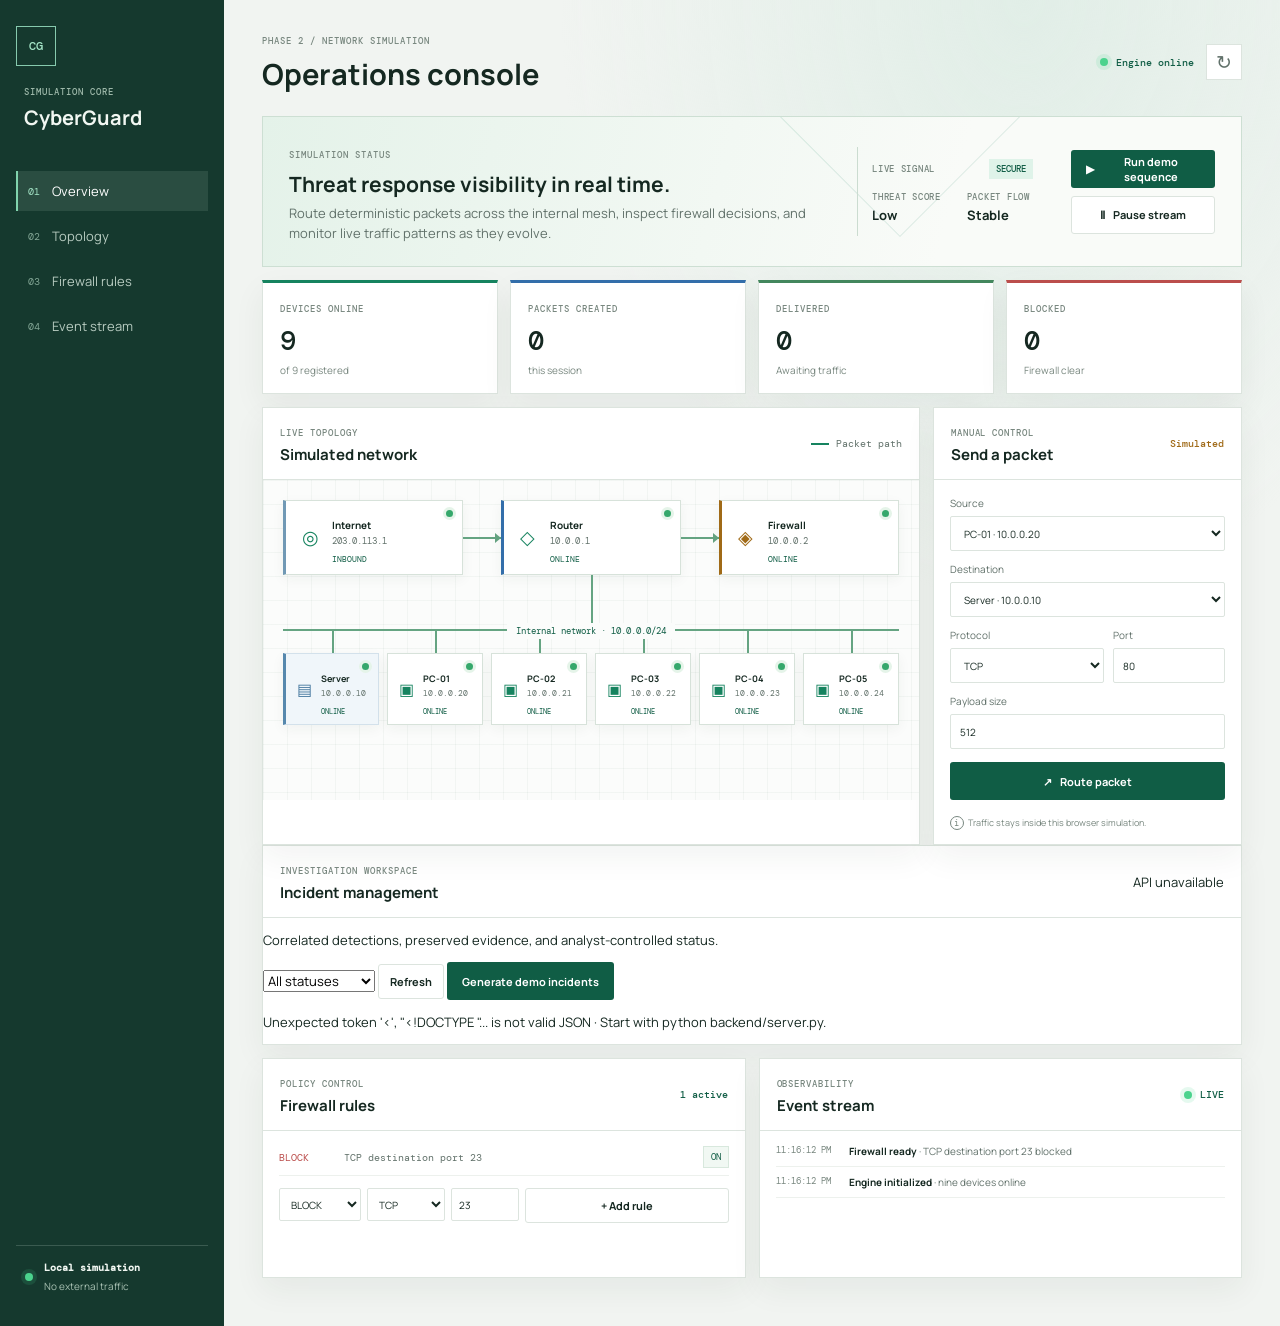
==== index.html @ 99cd24a5 "feat: add incident queue to dashboard layout" ====
<!doctype html>
<html lang="en">
<head>
  <meta charset="utf-8">
  <meta name="viewport" content="width=device-width, initial-scale=1">
  <meta name="theme-color" content="#f2f5f2">
  <title>CyberGuard | Network Simulation Console</title>
  <link rel="stylesheet" href="dashboard.css">
</head>
<body>
  <div class="app-shell">
    <aside class="sidebar">
      <div class="brand-header">
        <div class="brand-mark" aria-hidden="true">CG</div>
        <div class="brand-copy">
          <span class="eyebrow">Simulation core</span>
          <h1>CyberGuard</h1>
        </div>
      </div>

      <nav class="side-nav" aria-label="Simulation sections">
        <a class="nav-item active" href="#overview"><span class="nav-icon">01</span>Overview</a>
        <a class="nav-item" href="#topology"><span class="nav-icon">02</span>Topology</a>
        <a class="nav-item" href="#firewall"><span class="nav-icon">03</span>Firewall rules</a>
        <a class="nav-item" href="#events"><span class="nav-icon">04</span>Event stream</a>
      </nav>

      <div class="sidebar-footer">
        <span class="status-dot" aria-hidden="true"></span>
        <div>
          <strong>Local simulation</strong>
          <small>No external traffic</small>
        </div>
      </div>
    </aside>

    <main class="main-content" id="overview">
      <header class="topbar">
        <div>
          <span class="eyebrow">Phase 2 / network simulation</span>
          <h2>Operations console</h2>
        </div>
        <div class="topbar-actions">
          <span class="engine-pill"><span class="pulse-dot"></span>Engine online</span>
          <button class="icon-button" id="resetButton" title="Reset simulation" aria-label="Reset simulation">↻</button>
        </div>
      </header>

      <section class="hero-strip" aria-label="Simulation summary">
        <div class="hero-copy">
          <p class="section-kicker">Simulation status</p>
          <h3>Threat response visibility in real time.</h3>
          <p class="hero-description">Route deterministic packets across the internal mesh, inspect firewall decisions, and monitor live traffic patterns as they evolve.</p>
        </div>

        <div class="hero-panel" aria-label="System signal">
          <div class="hero-panel-header">
            <span class="hero-tag">Live signal</span>
            <span class="hero-badge">Secure</span>
          </div>
          <div class="hero-panel-body">
            <div>
              <span class="mini-label">Threat score</span>
              <strong>Low</strong>
            </div>
            <div>
              <span class="mini-label">Packet flow</span>
              <strong>Stable</strong>
            </div>
          </div>
        </div>

        <div class="hero-actions">
          <button class="button button-primary" id="demoButton"><span>▶</span>Run demo sequence</button>
          <button class="button button-quiet" id="pauseButton"><span>Ⅱ</span>Pause stream</button>
        </div>
      </section>

      <section class="metrics-grid" aria-label="Network statistics">
        <article class="metric-card accent-cyan">
          <span class="metric-label">Devices online</span>
          <strong id="onlineMetric">9</strong>
          <span class="metric-meta">of 9 registered</span>
        </article>
        <article class="metric-card accent-blue">
          <span class="metric-label">Packets created</span>
          <strong id="createdMetric">0</strong>
          <span class="metric-meta">this session</span>
        </article>
        <article class="metric-card accent-green">
          <span class="metric-label">Delivered</span>
          <strong id="deliveredMetric">0</strong>
          <span class="metric-meta" id="deliveryMeta">Awaiting traffic</span>
        </article>
        <article class="metric-card accent-red">
          <span class="metric-label">Blocked</span>
          <strong id="blockedMetric">0</strong>
          <span class="metric-meta" id="blockedMeta">Firewall clear</span>
        </article>
      </section>

      <div class="workspace-grid">
        <section class="panel topology-panel" id="topology">
          <div class="panel-heading">
            <div>
              <span class="section-kicker">Live topology</span>
              <h3>Simulated network</h3>
            </div>
            <span class="legend"><i class="legend-line"></i>Packet path</span>
          </div>

          <div class="topology-canvas" id="topologyCanvas" aria-label="Simulated network diagram">
            <div class="network-stage">
              <div class="network-core" aria-label="External connection and security gateway">
                <div class="node internet-node">
                  <span class="node-glyph">◎</span>
                  <div><strong>Internet</strong><small>203.0.113.1</small></div>
                  <em>Inbound</em>
                </div>
                <span class="network-link" aria-hidden="true"></span>
                <div class="node router-node" data-node="Router">
                  <span class="node-glyph">◇</span>
                  <div><strong>Router</strong><small>10.0.0.1</small></div>
                  <em>Online</em>
                </div>
                <span class="network-link" aria-hidden="true"></span>
                <div class="node firewall-node" data-node="Firewall">
                  <span class="node-glyph">◈</span>
                  <div><strong>Firewall</strong><small>10.0.0.2</small></div>
                  <em>Online</em>
                </div>
              </div>

              <div class="network-backbone"><span>Internal network · 10.0.0.0/24</span></div>

              <div class="endpoint-grid" aria-label="Internal endpoints">
                <div class="node endpoint-node server-node" data-node="Server">
                  <span class="node-glyph">▤</span>
                  <div><strong>Server</strong><small>10.0.0.10</small></div>
                  <em>Online</em>
                </div>
                <div class="node endpoint-node" data-node="PC-01">
                  <span class="node-glyph">▣</span>
                  <div><strong>PC-01</strong><small>10.0.0.20</small></div>
                  <em>Online</em>
                </div>
                <div class="node endpoint-node" data-node="PC-02">
                  <span class="node-glyph">▣</span>
                  <div><strong>PC-02</strong><small>10.0.0.21</small></div>
                  <em>Online</em>
                </div>
                <div class="node endpoint-node" data-node="PC-03">
                  <span class="node-glyph">▣</span>
                  <div><strong>PC-03</strong><small>10.0.0.22</small></div>
                  <em>Online</em>
                </div>
                <div class="node endpoint-node" data-node="PC-04">
                  <span class="node-glyph">▣</span>
                  <div><strong>PC-04</strong><small>10.0.0.23</small></div>
                  <em>Online</em>
                </div>
                <div class="node endpoint-node" data-node="PC-05">
                  <span class="node-glyph">▣</span>
                  <div><strong>PC-05</strong><small>10.0.0.24</small></div>
                  <em>Online</em>
                </div>
              </div>
            </div>
            <div class="packet-orb" id="packetOrb" aria-hidden="true"></div>
          </div>
        </section>

        <section class="panel send-panel">
          <div class="panel-heading">
            <div>
              <span class="section-kicker">Manual control</span>
              <h3>Send a packet</h3>
            </div>
            <span class="sim-badge">Simulated</span>
          </div>

          <form id="packetForm">
            <label>
              Source
              <select id="sourceSelect"></select>
            </label>

            <label>
              Destination
              <select id="destinationSelect"></select>
            </label>

            <div class="form-row">
              <label>
                Protocol
                <select id="protocolSelect">
                  <option>TCP</option>
                  <option>UDP</option>
                  <option>ICMP</option>
                </select>
              </label>

              <label>
                Port
                <input id="portInput" type="number" min="1" max="65535" value="80">
              </label>
            </div>

            <label>
              Payload size
              <input id="sizeInput" type="number" min="1" max="65535" value="512">
            </label>

            <button class="button button-primary submit-button" type="submit"><span>↗</span>Route packet</button>
          </form>

          <p class="form-note"><span class="info-mark">i</span>Traffic stays inside this browser simulation.</p>
        </section>
      </div>


      <section class="panel incidents-panel" id="incidents">
        <div class="panel-heading">
          <div><span class="section-kicker">Investigation workspace</span><h3>Incident management</h3></div>
          <span class="incident-summary-count" id="incidentSummary">Connecting to local API…</span>
        </div>
        <div class="incident-toolbar">
          <p>Correlated detections, preserved evidence, and analyst-controlled status.</p>
          <div class="incident-actions">
            <select id="incidentStatusFilter" aria-label="Filter incidents by status">
              <option value="">All statuses</option><option value="new">New</option>
              <option value="acknowledged">Acknowledged</option><option value="investigating">Investigating</option>
              <option value="resolved">Resolved</option><option value="false_positive">False positive</option>
            </select>
            <button class="button button-outline" id="refreshIncidents" type="button">Refresh</button>
            <button class="button button-primary" id="generateIncidentDemo" type="button">Generate demo incidents</button>
          </div>
        </div>
        <p class="incident-message" id="incidentMessage" role="status">Connecting…</p>
        <div class="incident-list" id="incidentList" aria-live="polite"></div>
      </section>

      <div class="lower-grid">
        <section class="panel firewall-panel" id="firewall">
          <div class="panel-heading">
            <div>
              <span class="section-kicker">Policy control</span>
              <h3>Firewall rules</h3>
            </div>
            <span class="rule-count" id="ruleCount">1 active</span>
          </div>

          <div class="rule-list" id="ruleList"></div>

          <form class="rule-form" id="ruleForm">
            <select id="ruleAction">
              <option value="BLOCK">BLOCK</option>
              <option value="ALLOW">ALLOW</option>
            </select>
            <select id="ruleProtocol">
              <option>TCP</option>
              <option>UDP</option>
              <option>ICMP</option>
            </select>
            <input id="rulePort" type="number" min="1" max="65535" value="23" aria-label="Firewall port">
            <button class="button button-outline" type="submit">+ Add rule</button>
          </form>
        </section>

        <section class="panel events-panel" id="events">
          <div class="panel-heading">
            <div>
              <span class="section-kicker">Observability</span>
              <h3>Event stream</h3>
            </div>
            <span class="live-label"><span class="pulse-dot"></span>Live</span>
          </div>
          <div class="event-list" id="eventList" aria-live="polite"></div>
        </section>
      </div>
    </main>
  </div>

  <script src="app.js"></script>
</body>
</html>
---- dashboard.css ----
@import url('https://fonts.googleapis.com/css2?family=DM+Mono:wght@400;500&family=Manrope:wght@400;500;600;700;800&display=swap');

:root {
  color-scheme: light;
  --ink: #152821;
  --muted: #61716a;
  --dim: #78877f;
  --page: #f1f4f1;
  --surface: #ffffff;
  --surface-alt: #f7f9f7;
  --line: #dce4de;
  --green: #16835f;
  --green-dark: #105d45;
  --mint: #dff3e9;
  --blue: #336eaa;
  --red: #bb4e4c;
  --red-pale: #fae9e7;
  --amber: #a06a17;
  --shadow: 0 12px 30px rgba(29, 55, 42, .06);
}

* { box-sizing: border-box; }
html { scroll-behavior: smooth; }
body { margin: 0; color: var(--ink); background: var(--page); font-family: 'Manrope', sans-serif; font-size: 13px; }
button, input, select { font: inherit; }
button, select { cursor: pointer; }
.app-shell { min-height: 100vh; display: flex; background: radial-gradient(ellipse at 80% 0%, #e1eee7 0, transparent 32%), var(--page); }
.sidebar { width: 224px; flex: 0 0 224px; min-height: 100vh; padding: 26px 16px 18px; display: flex; flex-direction: column; background: #15392e; color: #f1f7f2; }
.brand-mark { width: 40px; height: 40px; display: grid; place-items: center; border: 1px solid #86caae; color: #a4e5c7; font: 500 12px 'DM Mono', monospace; }
.brand-copy { margin: 15px 8px 40px; }
.brand-copy h1 { margin: 5px 0 0; font-size: 20px; }
.eyebrow, .section-kicker, .metric-label { color: var(--dim); font: 500 9px 'DM Mono', monospace; letter-spacing: .11em; text-transform: uppercase; }
.sidebar .eyebrow { color: #9eb9aa; }
.side-nav { display: grid; gap: 5px; }
.nav-item { display: flex; align-items: center; gap: 12px; padding: 11px 10px; color: #b7cbc0; text-decoration: none; border-left: 2px solid transparent; transition: background .18s, color .18s; }
.nav-item:hover, .nav-item.active { color: #ffffff; background: rgba(220, 255, 235, .1); border-left-color: #80d4ad; }
.nav-icon { color: #82a695; font: 10px 'DM Mono', monospace; }
.nav-item.active .nav-icon { color: #a4e5c7; }
.sidebar-footer { display: flex; gap: 11px; align-items: center; margin-top: auto; padding: 15px 9px; border-top: 1px solid rgba(226, 245, 234, .18); color: #f1f7f2; font: 10px 'DM Mono', monospace; }
.sidebar-footer small { display: block; margin-top: 5px; color: #a8c0b2; font: 10px 'Manrope', sans-serif; }
.status-dot, .pulse-dot { display: inline-block; width: 8px; height: 8px; flex: 0 0 8px; border-radius: 50%; background: #4bd38d; box-shadow: 0 0 0 4px rgba(75, 211, 141, .14); }
.main-content { width: min(1480px, 100%); min-width: 0; margin: 0 auto; padding: 30px 38px 48px; }
.topbar { display: flex; justify-content: space-between; align-items: center; margin-bottom: 22px; }
.topbar h2 { margin: 6px 0 0; font-size: 29px; font-weight: 700; }
.topbar-actions { display: flex; align-items: center; gap: 12px; }
.engine-pill, .sim-badge, .rule-count, .live-label { display: inline-flex; align-items: center; gap: 8px; color: var(--green-dark); font: 500 10px 'DM Mono', monospace; }
.icon-button { width: 36px; height: 36px; color: var(--muted); border: 1px solid var(--line); background: var(--surface); font-size: 19px; }
.icon-button:hover { color: var(--green-dark); border-color: var(--green); }
.hero-strip { min-height: 126px; padding: 23px 26px; display: flex; align-items: center; justify-content: space-between; gap: 24px; border: 1px solid #cddfd3; background: linear-gradient(105deg, #e4f2e9, #f9fbf8 70%); position: relative; overflow: hidden; }
.hero-strip:after { content: ''; position: absolute; width: 230px; height: 230px; right: 23%; top: -160px; border: 1px solid rgba(22, 131, 95, .14); transform: rotate(45deg); pointer-events: none; }
.hero-copy { position: relative; z-index: 1; }
.hero-strip h3 { margin: 6px 0 5px; font-size: 21px; }
.hero-description { max-width: 590px; margin: 0; color: var(--muted); line-height: 1.55; }
.hero-panel { min-width: 190px; padding: 12px 14px; border-left: 1px solid #cbdcd0; position: relative; z-index: 1; }
.hero-panel-header, .hero-panel-body { display: flex; align-items: center; justify-content: space-between; gap: 18px; }
.hero-tag, .mini-label { color: var(--dim); font: 500 9px 'DM Mono', monospace; letter-spacing: .08em; text-transform: uppercase; }
.hero-badge { padding: 4px 7px; color: var(--green-dark); background: var(--mint); font: 500 9px 'DM Mono', monospace; text-transform: uppercase; }
.hero-panel-body { justify-content: flex-start; gap: 26px; margin-top: 12px; }
.hero-panel-body div { display: grid; gap: 3px; }
.hero-panel-body strong { font-size: 13px; }
.hero-actions { display: grid; gap: 8px; position: relative; z-index: 1; }
.button { display: inline-flex; justify-content: center; align-items: center; gap: 8px; min-height: 38px; padding: 0 14px; border: 1px solid transparent; border-radius: 3px; font-size: 11px; font-weight: 700; transition: .18s ease; }
.button-primary { color: #fff; background: var(--green-dark); }
.button-primary:hover { background: #0c4c38; transform: translateY(-1px); }
.button-quiet, .button-outline { color: var(--ink); border-color: var(--line); background: var(--surface); }
.button-quiet:hover, .button-outline:hover { border-color: var(--green); color: var(--green-dark); }
.button-outline { min-height: 35px; padding: 0 11px; }
.metrics-grid { display: grid; grid-template-columns: repeat(4, minmax(0, 1fr)); gap: 12px; margin: 13px 0; }
.metric-card { min-height: 102px; padding: 15px 17px; border: 1px solid var(--line); border-top: 3px solid var(--blue); background: var(--surface); box-shadow: var(--shadow); }
.accent-cyan { border-top-color: var(--green); }
.accent-green { border-top-color: #43875d; }
.accent-red { border-top-color: var(--red); }
.metric-card strong { display: block; margin: 7px 0 2px; font: 500 27px 'DM Mono', monospace; }
.metric-meta { color: var(--dim); font-size: 10px; }
.workspace-grid, .lower-grid { display: grid; grid-template-columns: minmax(0, 1.7fr) minmax(300px, .8fr); gap: 13px; }
.lower-grid { grid-template-columns: minmax(0, 1fr) minmax(0, 1fr); margin-top: 13px; }
.panel { min-width: 0; border: 1px solid var(--line); background: var(--surface); box-shadow: var(--shadow); }
.panel-heading { min-height: 63px; padding: 14px 17px; display: flex; justify-content: space-between; align-items: center; border-bottom: 1px solid var(--line); }
.panel-heading h3 { margin: 4px 0 0; font-size: 15px; }
.legend { display: flex; align-items: center; gap: 7px; color: var(--muted); font: 10px 'DM Mono', monospace; }
.legend-line { width: 18px; border-top: 2px solid var(--green); }
.topology-canvas { min-height: 320px; padding: 20px; position: relative; overflow: hidden; background-color: #fbfcfb; background-image: linear-gradient(rgba(44, 96, 66, .045) 1px, transparent 1px), linear-gradient(90deg, rgba(44, 96, 66, .045) 1px, transparent 1px); background-size: 24px 24px; }
.network-stage { max-width: 1000px; margin: 0 auto; }
.network-core { display: grid; grid-template-columns: minmax(130px, 1fr) 38px minmax(130px, 1fr) 38px minmax(130px, 1fr); align-items: center; }
.network-link { height: 2px; position: relative; background: #65a482; }
.network-link:after { content: ''; position: absolute; top: -4px; right: 0; border-top: 5px solid transparent; border-bottom: 5px solid transparent; border-left: 6px solid #65a482; }
.node { min-width: 0; min-height: 75px; padding: 10px; display: grid; grid-template-columns: 28px minmax(0, 1fr); grid-template-rows: 1fr auto; align-items: center; column-gap: 8px; border: 1px solid #d7e2da; background: var(--surface); box-shadow: 0 4px 12px rgba(33, 57, 43, .05); position: relative; }
.node:after { content: ''; width: 7px; height: 7px; position: absolute; top: 9px; right: 9px; border-radius: 50%; background: #35a86b; box-shadow: 0 0 0 3px #e5f4e9; }
.node-glyph { grid-row: 1 / 3; color: var(--green); font-size: 19px; line-height: 1; text-align: center; }
.node strong { display: block; padding-right: 9px; font-size: 10px; }
.node small { display: block; margin-top: 3px; color: var(--muted); font: 9px 'DM Mono', monospace; }
.node em { grid-column: 2; color: var(--green-dark); font: 8px 'DM Mono', monospace; font-style: normal; text-transform: uppercase; }
.internet-node { border-left: 3px solid #7199b5; }
.router-node { border-left: 3px solid var(--blue); }
.firewall-node { border-left: 3px solid var(--amber); }
.firewall-node .node-glyph { color: var(--amber); }
.network-backbone { height: 56px; margin: 0; position: relative; }
.network-backbone:before { content: ''; width: 2px; height: 100%; position: absolute; top: 0; left: 50%; background: #65a482; }
.network-backbone:after { content: ''; height: 2px; position: absolute; right: 0; bottom: 0; left: 0; background: #65a482; }
.network-backbone span { position: absolute; z-index: 1; left: 50%; bottom: -8px; padding: 2px 9px; color: var(--green-dark); background: #fbfcfb; font: 9px 'DM Mono', monospace; transform: translateX(-50%); white-space: nowrap; }
.endpoint-grid { display: grid; grid-template-columns: repeat(6, minmax(0, 1fr)); gap: 8px; margin-top: 22px; }
.endpoint-node { min-height: 72px; padding: 8px 7px; grid-template-columns: 23px minmax(0, 1fr); column-gap: 5px; }
.endpoint-node:before { content: ''; width: 2px; height: 22px; position: absolute; top: -23px; left: 50%; background: #65a482; }
.endpoint-node .node-glyph { font-size: 16px; }
.endpoint-node strong { font-size: 9px; }
.endpoint-node small { font-size: 8px; }
.endpoint-node em { font-size: 7px; }
.server-node { background: #f0f6fa; border-color: #d3e1eb; border-left: 3px solid #5688ad; }
.server-node .node-glyph { color: #47799f; }
.packet-orb { width: 9px; height: 9px; opacity: 0; position: absolute; z-index: 3; top: 45%; left: 50%; border-radius: 50%; background: var(--green); pointer-events: none; }
.packet-orb.animate { animation: packet-pulse .8s ease-out; }
@keyframes packet-pulse { 0% { opacity: 1; transform: scale(.5); box-shadow: 0 0 0 0 rgba(22, 131, 95, .4); } 60% { opacity: 1; transform: scale(1.2); box-shadow: 0 0 0 15px rgba(22, 131, 95, 0); } 100% { opacity: 0; transform: scale(.8); } }
.send-panel { min-height: 320px; }
.sim-badge { color: var(--amber); }
.send-panel form { display: grid; gap: 11px; padding: 16px; }
.send-panel label { display: grid; gap: 6px; color: var(--muted); font-size: 10px; }
.send-panel select, .send-panel input, .rule-form select, .rule-form input { width: 100%; height: 35px; padding: 0 9px; color: var(--ink); border: 1px solid var(--line); border-radius: 2px; outline: none; background: #fff; }
.send-panel select:focus, .send-panel input:focus, .rule-form select:focus, .rule-form input:focus { border-color: var(--green); box-shadow: 0 0 0 2px rgba(22, 131, 95, .1); }
.form-row { display: grid; grid-template-columns: 1fr .72fr; gap: 9px; }
.submit-button { width: 100%; margin-top: 2px; }
.form-note { margin: 0 16px 14px; color: var(--dim); font-size: 9px; }
.info-mark { display: inline-grid; place-items: center; width: 14px; height: 14px; margin-right: 4px; border: 1px solid var(--dim); border-radius: 50%; font: 9px 'DM Mono', monospace; }
.firewall-panel, .events-panel { min-height: 220px; }
.rule-list { display: grid; gap: 1px; padding: 8px 16px 4px; }
.rule-row { display: grid; grid-template-columns: 56px 1fr auto; align-items: center; gap: 9px; min-height: 37px; border-bottom: 1px solid #edf1ed; }
.rule-action { font: 10px 'DM Mono', monospace; }
.rule-action.block { color: var(--red); }
.rule-action.allow { color: var(--green-dark); }
.rule-condition { color: var(--muted); font: 10px 'DM Mono', monospace; }
.rule-toggle { padding: 4px 7px; color: var(--green-dark); border: 1px solid #d8e8dd; background: #f1f8f3; font: 9px 'DM Mono', monospace; }
.rule-form { display: grid; grid-template-columns: 82px 78px 68px minmax(95px, auto); gap: 6px; padding: 8px 16px 15px; }
.rule-form select, .rule-form input { height: 33px; padding: 0 7px; font-size: 10px; }
.live-label { color: var(--green-dark); text-transform: uppercase; }
.event-list { padding: 5px 16px 12px; max-height: 180px; overflow: auto; }
.event-row { display: grid; grid-template-columns: 64px 1fr; gap: 9px; padding: 8px 0; border-bottom: 1px solid #edf1ed; animation: reveal .25s ease both; }
.event-time { color: var(--dim); font: 9px 'DM Mono', monospace; }
.event-message { color: var(--muted); font-size: 10px; }
.event-message strong { color: var(--ink); font-weight: 700; }
.event-row.blocked .event-message { color: var(--red); }
.event-row.delivered .event-message { color: var(--green-dark); }
@keyframes reveal { from { opacity: 0; transform: translateY(4px); } to { opacity: 1; transform: translateY(0); } }

@media (max-width: 1100px) {
  .sidebar { width: 190px; flex-basis: 190px; }
  .main-content { padding: 26px 24px 40px; }
  .hero-panel { display: none; }
  .workspace-grid { grid-template-columns: 1fr; }
  .endpoint-grid { grid-template-columns: repeat(3, minmax(0, 1fr)); }
  .network-core { grid-template-columns: minmax(0, 1fr) 30px minmax(0, 1fr) 30px minmax(0, 1fr); }
}

@media (max-width: 760px) {
  .app-shell { display: block; }
  .sidebar { width: 100%; min-height: 0; padding: 13px 16px; display: grid; grid-template-columns: auto 1fr; align-items: center; gap: 0 11px; }
  .brand-mark { width: 34px; height: 34px; }
  .brand-copy { margin: 0; }
  .brand-copy h1 { font-size: 17px; }
  .brand-copy .eyebrow { font-size: 8px; }
  .side-nav { grid-column: 1 / -1; display: flex; gap: 4px; margin-top: 12px; overflow-x: auto; }
  .nav-item { padding: 8px 9px; white-space: nowrap; font-size: 11px; }
  .nav-icon, .sidebar-footer { display: none; }
  .main-content { padding: 20px 14px 30px; }
  .topbar { margin-bottom: 15px; }
  .topbar h2 { font-size: 23px; }
  .engine-pill { display: none; }
  .hero-strip { display: block; padding: 18px; }
  .hero-strip h3 { font-size: 18px; }
  .hero-actions { display: flex; flex-wrap: wrap; margin-top: 14px; }
  .metrics-grid { grid-template-columns: repeat(2, minmax(0, 1fr)); gap: 8px; }
  .metric-card { min-height: 91px; padding: 12px; }
  .metric-card strong { font-size: 23px; }
  .workspace-grid, .lower-grid { grid-template-columns: 1fr; gap: 10px; }
  .lower-grid { margin-top: 10px; }
  .topology-canvas { min-height: 0; padding: 16px 11px; }
  .network-core { grid-template-columns: minmax(0, 1fr); gap: 7px; }
  .network-core .node { min-height: 57px; }
  .network-link { width: 2px; height: 12px; justify-self: center; }
  .network-link:after { top: auto; right: -4px; bottom: -1px; border: 5px solid transparent; border-top-color: #65a482; border-bottom: 0; }
  .network-backbone { height: 34px; }
  .network-backbone:before { height: 100%; }
  .network-backbone span { font-size: 8px; }
  .endpoint-grid { grid-template-columns: repeat(2, minmax(0, 1fr)); gap: 7px; margin-top: 16px; }
  .endpoint-node { min-height: 65px; }
  .endpoint-node:before { height: 16px; top: -17px; }
  .panel-heading { min-height: 58px; padding: 12px 14px; }
  .rule-form { grid-template-columns: 1fr 1fr 1fr; }
  .rule-form .button { grid-column: 1 / -1; }
}

@media (prefers-reduced-motion: reduce) {
  *, *::before, *::after { scroll-behavior: auto !important; animation-duration: .01ms !important; transition-duration: .01ms !important; }
}
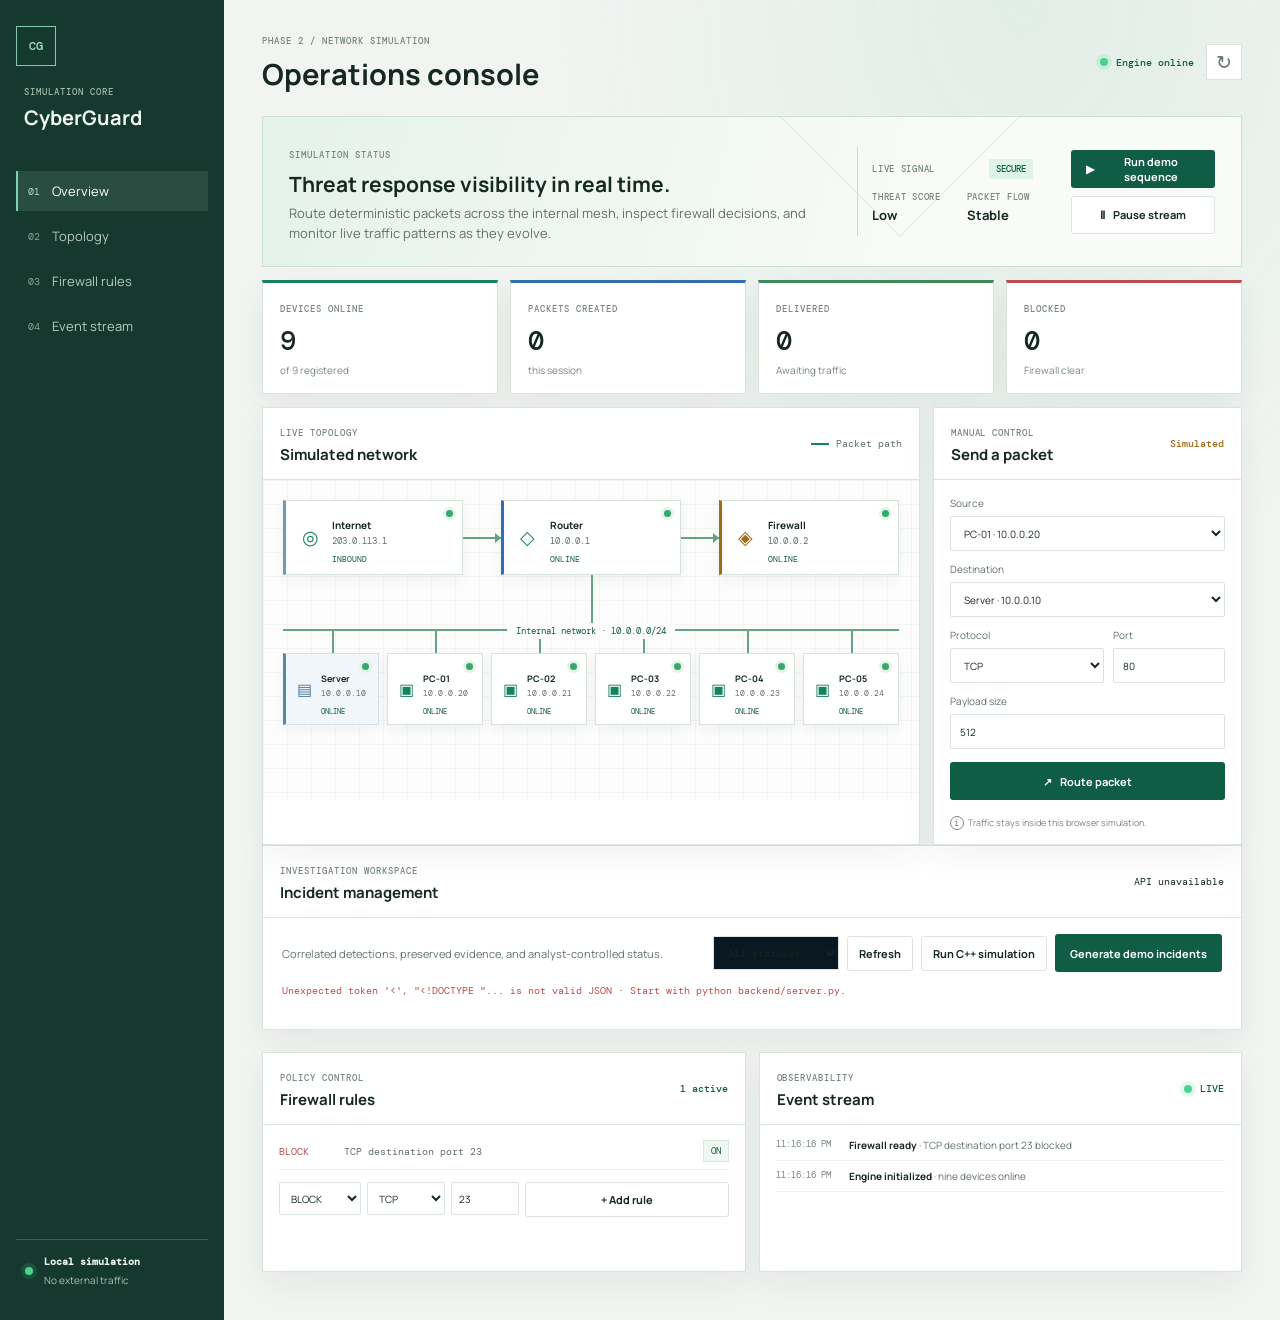
==== commit b2650592: "feat: add native simulation dashboard action" ====
--- a/index.html
+++ b/index.html
@@ -233,6 +233,7 @@
               <option value="resolved">Resolved</option><option value="false_positive">False positive</option>
             </select>
             <button class="button button-outline" id="refreshIncidents" type="button">Refresh</button>
+            <button class="button button-outline" id="runCppSimulation" type="button">Run C++ simulation</button>
             <button class="button button-primary" id="generateIncidentDemo" type="button">Generate demo incidents</button>
           </div>
         </div>
--- a/dashboard.css
+++ b/dashboard.css
@@ -190,3 +190,29 @@
 @media (prefers-reduced-motion: reduce) {
   *, *::before, *::after { scroll-behavior: auto !important; animation-duration: .01ms !important; transition-duration: .01ms !important; }
 }
+
+
+/* Incident management workspace */
+.incidents-panel { margin: 0 0 22px; }
+.incident-toolbar { display:flex; justify-content:space-between; align-items:center; gap:16px; padding:16px 19px 8px; }
+.incident-toolbar p { margin:0; color:var(--muted); font-size:11px; }
+.incident-actions { display:flex; flex-wrap:wrap; gap:8px; align-items:center; }
+.incident-actions select,.incident-controls select { min-height:34px; padding:0 10px; color:var(--ink); border:1px solid var(--line); background:#091821; font:10px 'DM Mono',monospace; }
+.incident-summary-count { color:var(--cyan); font:10px 'DM Mono',monospace; }
+.incident-message { min-height:16px; margin:4px 19px 10px; color:var(--green); font:10px 'DM Mono',monospace; }
+.incident-message.error { color:var(--red); }
+.incident-list { display:grid; grid-template-columns:repeat(2,minmax(0,1fr)); gap:10px; padding:0 19px 19px; }
+.incident-card { min-width:0; padding:14px; border:1px solid rgba(149,190,201,.14); background:rgba(7,19,27,.62); }
+.incident-card-top { display:flex; align-items:flex-start; justify-content:space-between; gap:10px; }
+.incident-card-top strong { color:var(--ink); font-size:12px; line-height:1.45; }
+.severity-pill { flex:0 0 auto; padding:4px 7px; border:1px solid currentColor; font:9px 'DM Mono',monospace; text-transform:uppercase; }
+.severity-critical,.severity-high { color:var(--red); }.severity-medium { color:var(--yellow); }.severity-low { color:var(--green); }
+.incident-summary { margin:8px 0; color:var(--muted); font-size:11px; line-height:1.5; }
+.incident-meta { color:var(--dim); font:9px 'DM Mono',monospace; overflow-wrap:anywhere; }
+.incident-controls { display:flex; justify-content:space-between; align-items:center; gap:8px; margin-top:12px; }
+.incident-inspect { padding:7px 10px; border:1px solid var(--line); color:var(--cyan); font-size:10px; }
+.incident-evidence { margin-top:9px; color:var(--dim); font-size:10px; }.incident-evidence summary { cursor:pointer; }
+.incident-evidence pre { max-height:180px; overflow:auto; padding:10px; color:var(--muted); background:#06121a; white-space:pre-wrap; overflow-wrap:anywhere; font:9px 'DM Mono',monospace; }
+.incident-empty { grid-column:1/-1; margin:10px 0; color:var(--dim); font-size:11px; }
+@media(max-width:900px) { .incident-toolbar { align-items:flex-start; flex-direction:column; }.incident-list { grid-template-columns:1fr; } }
+@media(max-width:680px) { .incident-actions { width:100%; }.incident-actions select { flex:1 1 100%; }.incident-actions button { flex:1; }.incident-toolbar,.incident-list { padding-left:14px; padding-right:14px; }.incident-message { margin-left:14px; } }
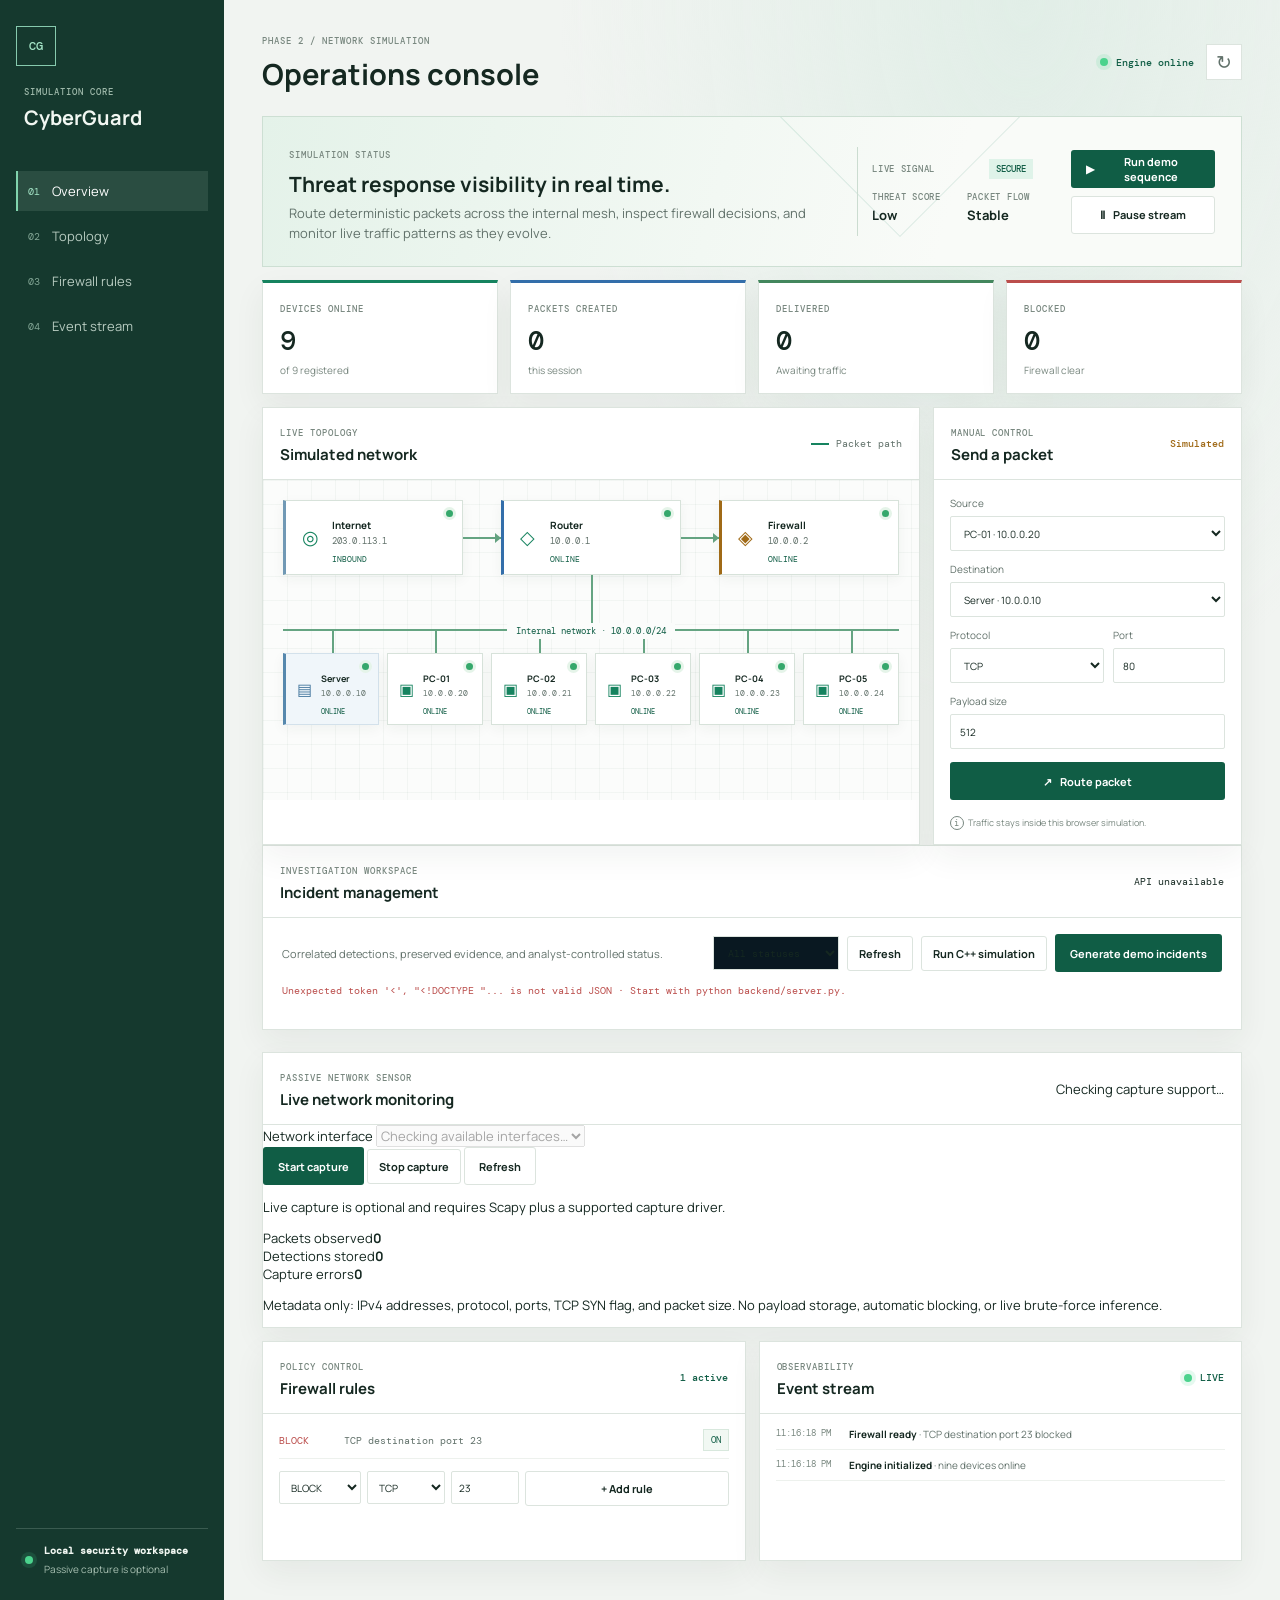
==== commit 35b4b2bc: "feat: add live network monitoring dashboard panel" ====
--- a/index.html
+++ b/index.html
@@ -28,8 +28,8 @@
       <div class="sidebar-footer">
         <span class="status-dot" aria-hidden="true"></span>
         <div>
-          <strong>Local simulation</strong>
-          <small>No external traffic</small>
+          <strong>Local security workspace</strong>
+          <small>Passive capture is optional</small>
         </div>
       </div>
     </aside>
@@ -241,6 +241,33 @@
         <div class="incident-list" id="incidentList" aria-live="polite"></div>
       </section>
 
+      <section class="panel live-monitor-panel" id="live-monitoring">
+        <div class="panel-heading">
+          <div><span class="section-kicker">Passive network sensor</span><h3>Live network monitoring</h3></div>
+          <span class="live-capture-state" id="liveCaptureState">Checking capture support…</span>
+        </div>
+        <div class="live-monitor-layout">
+          <div class="live-monitor-controls">
+            <label for="liveInterfaceSelect">Network interface</label>
+            <select id="liveInterfaceSelect" disabled>
+              <option value="">Checking available interfaces…</option>
+            </select>
+            <div class="live-monitor-actions">
+              <button class="button button-primary" id="startLiveCapture" type="button" disabled>Start capture</button>
+              <button class="button button-outline" id="stopLiveCapture" type="button" disabled>Stop capture</button>
+              <button class="button button-quiet" id="refreshLiveCapture" type="button">Refresh</button>
+            </div>
+            <p class="live-monitor-message" id="liveMonitorMessage" role="status">Live capture is optional and requires Scapy plus a supported capture driver.</p>
+          </div>
+          <div class="live-monitor-stats" aria-live="polite">
+            <div><span>Packets observed</span><strong id="livePacketsSeen">0</strong></div>
+            <div><span>Detections stored</span><strong id="liveDetectionsCreated">0</strong></div>
+            <div><span>Capture errors</span><strong id="liveCaptureErrors">0</strong></div>
+          </div>
+        </div>
+        <p class="live-monitor-note">Metadata only: IPv4 addresses, protocol, ports, TCP SYN flag, and packet size. No payload storage, automatic blocking, or live brute-force inference.</p>
+      </section>
+
       <div class="lower-grid">
         <section class="panel firewall-panel" id="firewall">
           <div class="panel-heading">
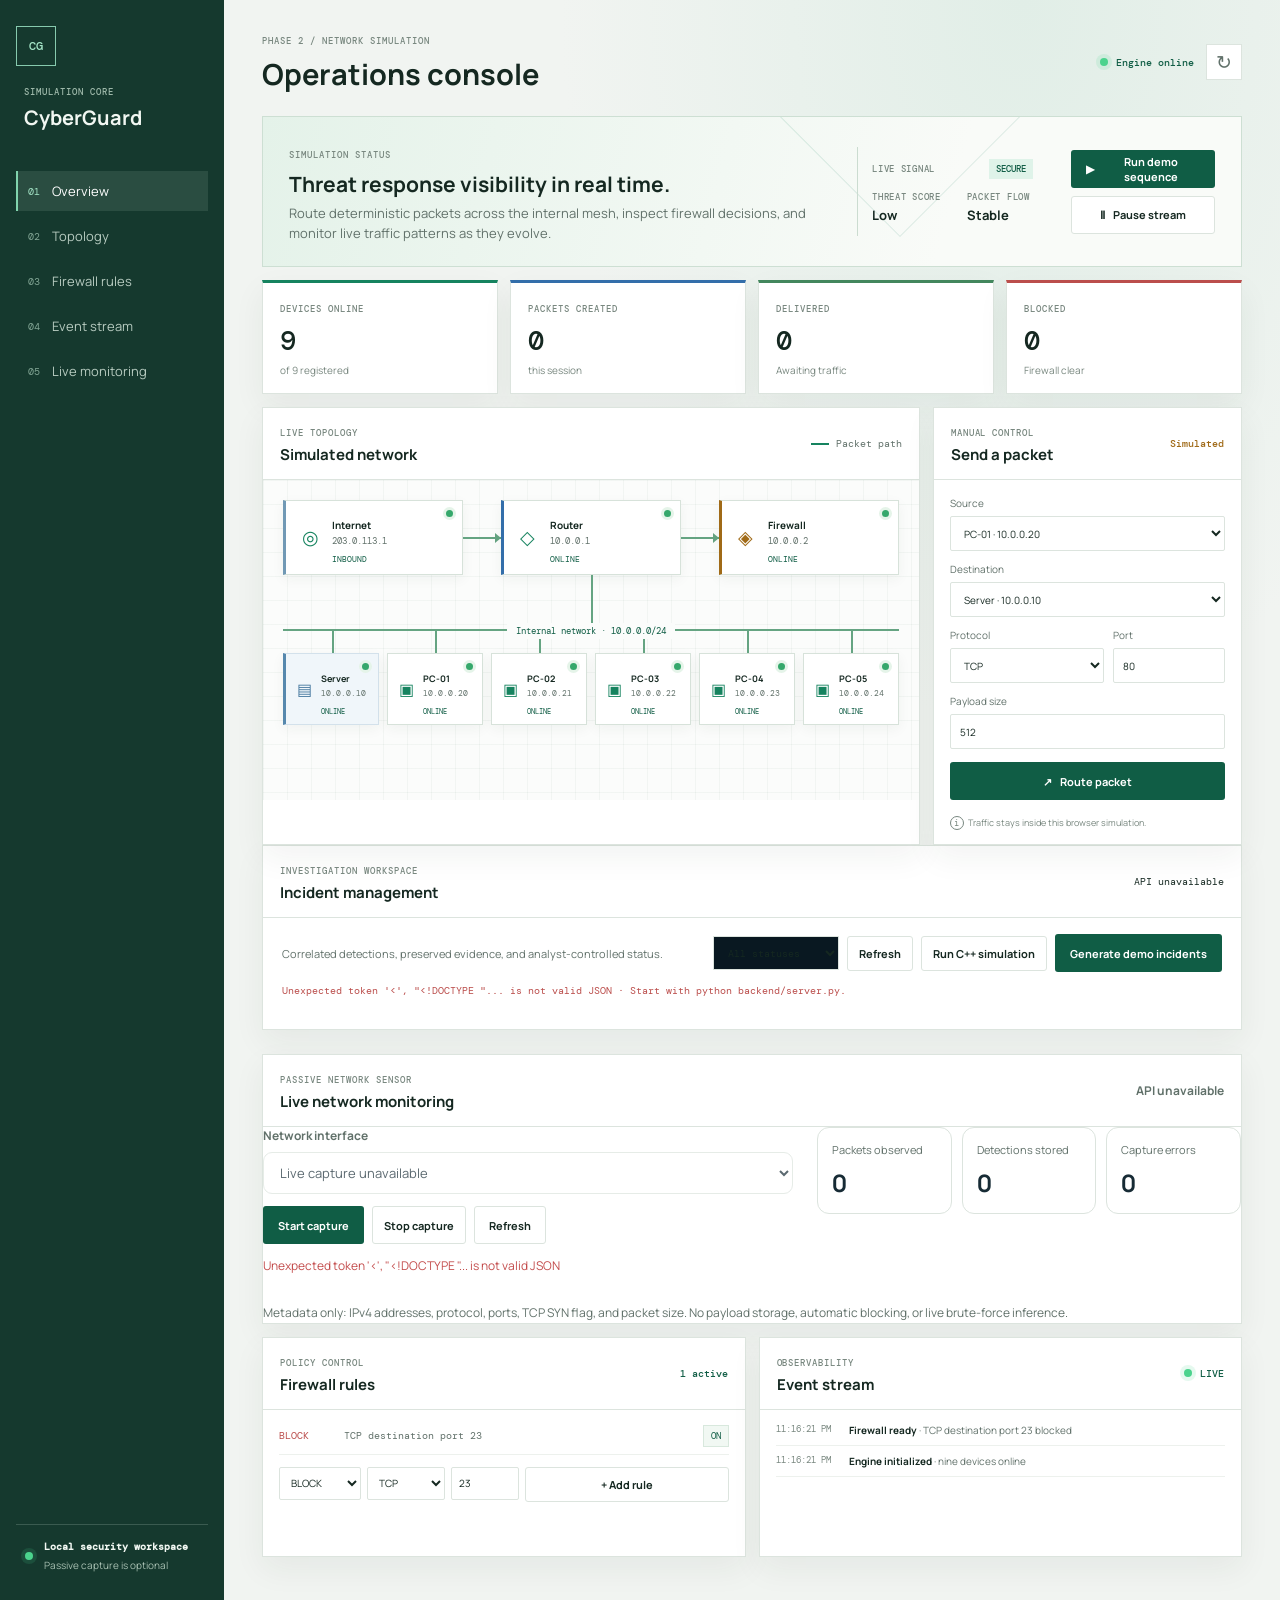
==== commit 0ce0132b: "ui: add live monitoring navigation link" ====
--- a/index.html
+++ b/index.html
@@ -23,6 +23,7 @@
         <a class="nav-item" href="#topology"><span class="nav-icon">02</span>Topology</a>
         <a class="nav-item" href="#firewall"><span class="nav-icon">03</span>Firewall rules</a>
         <a class="nav-item" href="#events"><span class="nav-icon">04</span>Event stream</a>
+        <a class="nav-item" href="#live-monitoring"><span class="nav-icon">05</span>Live monitoring</a>
       </nav>
 
       <div class="sidebar-footer">
--- a/dashboard.css
+++ b/dashboard.css
@@ -216,3 +216,24 @@
 .incident-empty { grid-column:1/-1; margin:10px 0; color:var(--dim); font-size:11px; }
 @media(max-width:900px) { .incident-toolbar { align-items:flex-start; flex-direction:column; }.incident-list { grid-template-columns:1fr; } }
 @media(max-width:680px) { .incident-actions { width:100%; }.incident-actions select { flex:1 1 100%; }.incident-actions button { flex:1; }.incident-toolbar,.incident-list { padding-left:14px; padding-right:14px; }.incident-message { margin-left:14px; } }
+
+.live-monitor-panel { margin-top: 24px; }
+.live-capture-state { color: var(--muted, #87939a); font-size: 12px; font-weight: 700; }
+.live-capture-state.is-running { color: #178b70; }
+.live-monitor-layout { display: grid; grid-template-columns: minmax(260px, 1fr) minmax(240px, .8fr); gap: 24px; align-items: start; }
+.live-monitor-controls label { display: block; margin-bottom: 8px; color: var(--muted, #87939a); font-size: 12px; font-weight: 700; }
+.live-monitor-controls select { width: 100%; min-height: 42px; padding: 8px 12px; border: 1px solid var(--line, #dce4e2); border-radius: 9px; background: var(--surface, #fff); color: var(--text, #172b35); }
+.live-monitor-actions { display: flex; flex-wrap: wrap; gap: 8px; margin-top: 12px; }
+.live-monitor-message, .live-monitor-note { color: var(--muted, #87939a); font-size: 12px; line-height: 1.6; }
+.live-monitor-message.error { color: #c34c4c; }
+.live-monitor-stats { display: grid; grid-template-columns: repeat(3, minmax(0, 1fr)); gap: 10px; }
+.live-monitor-stats > div { min-width: 0; padding: 14px; border: 1px solid var(--line, #dce4e2); border-radius: 12px; background: var(--surface, #fff); }
+.live-monitor-stats span { display: block; color: var(--muted, #87939a); font-size: 11px; line-height: 1.4; }
+.live-monitor-stats strong { display: block; margin-top: 8px; color: var(--text, #172b35); font-size: 24px; font-variant-numeric: tabular-nums; }
+.live-monitor-note { margin: 16px 0 0; }
+@media (max-width: 760px) {
+  .live-monitor-layout { grid-template-columns: 1fr; }
+  .live-monitor-stats { grid-template-columns: repeat(3, minmax(0, 1fr)); }
+  .live-monitor-stats > div { padding: 10px; }
+  .live-monitor-stats strong { font-size: 20px; }
+}
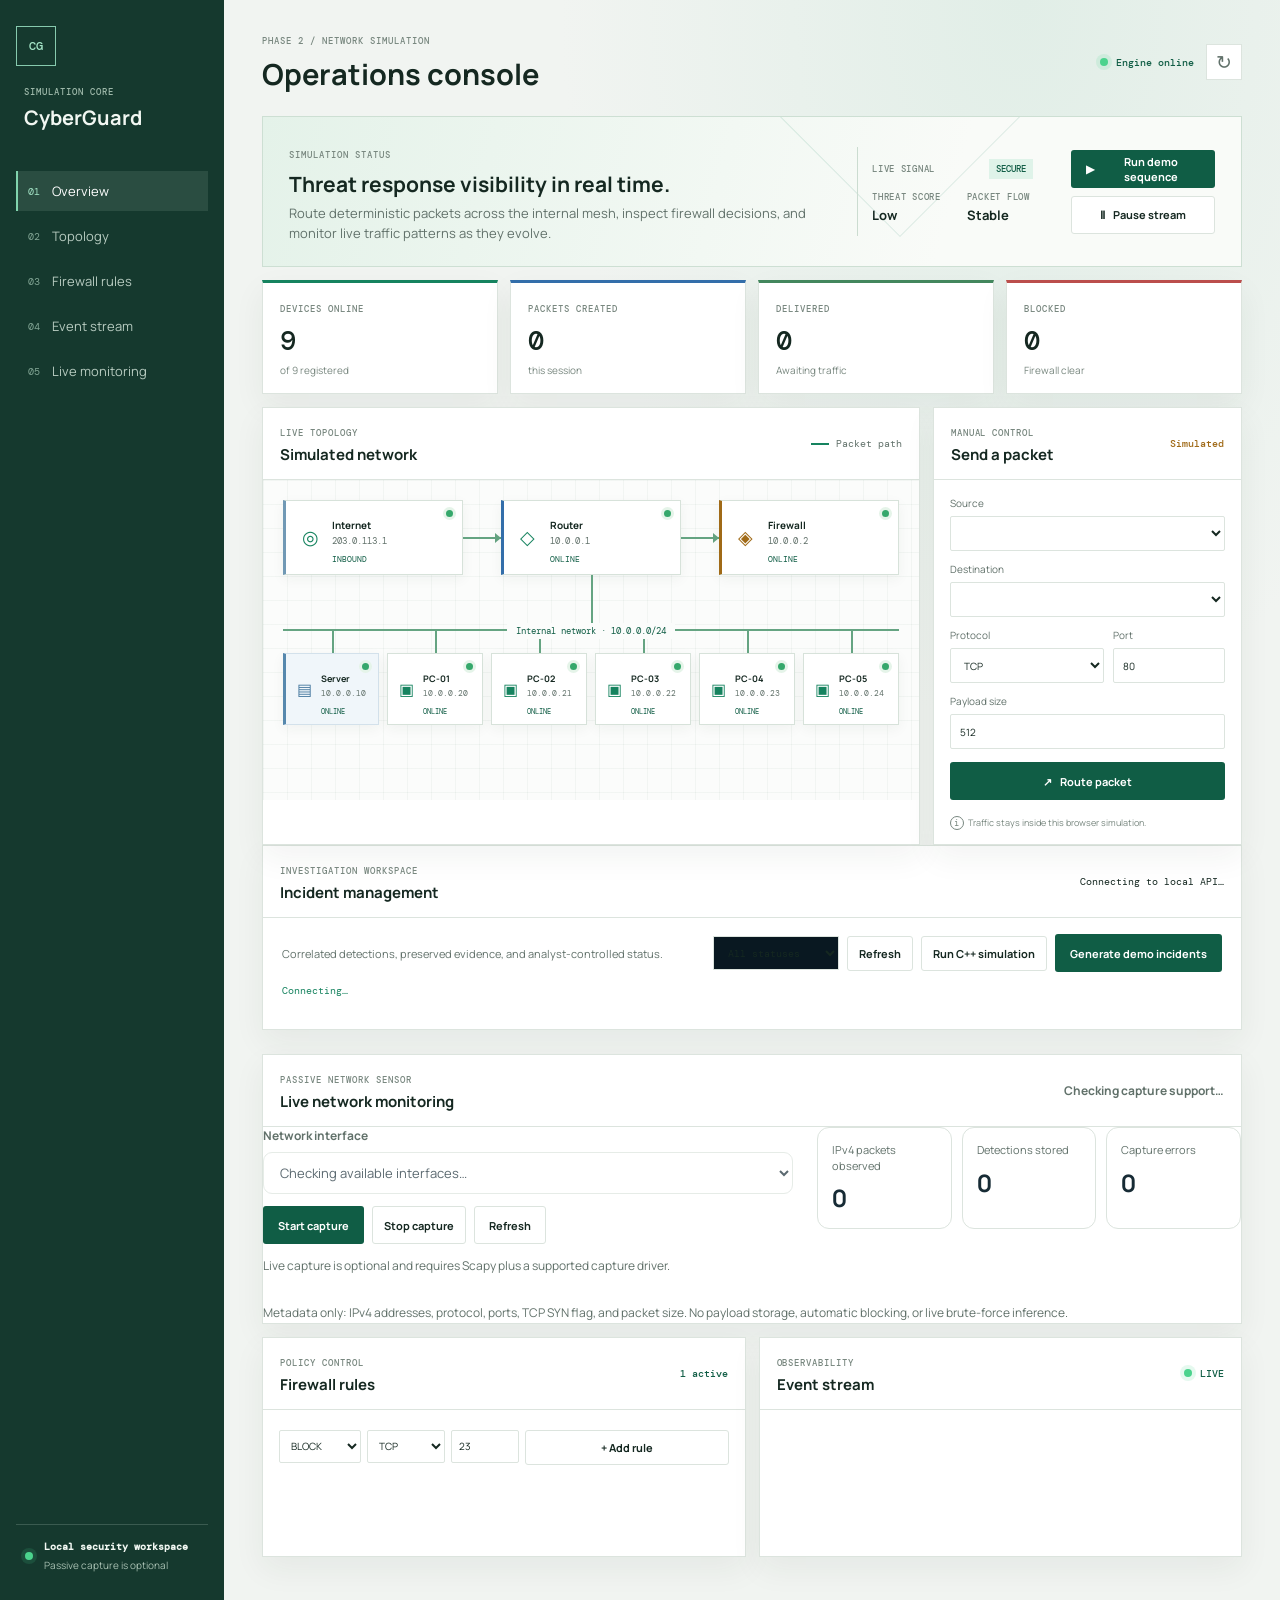
==== commit 425b8414: "ui: clarify live sensor packet counter" ====
--- a/index.html
+++ b/index.html
@@ -261,7 +261,7 @@
             <p class="live-monitor-message" id="liveMonitorMessage" role="status">Live capture is optional and requires Scapy plus a supported capture driver.</p>
           </div>
           <div class="live-monitor-stats" aria-live="polite">
-            <div><span>Packets observed</span><strong id="livePacketsSeen">0</strong></div>
+            <div><span>IPv4 packets observed</span><strong id="livePacketsSeen">0</strong></div>
             <div><span>Detections stored</span><strong id="liveDetectionsCreated">0</strong></div>
             <div><span>Capture errors</span><strong id="liveCaptureErrors">0</strong></div>
           </div>
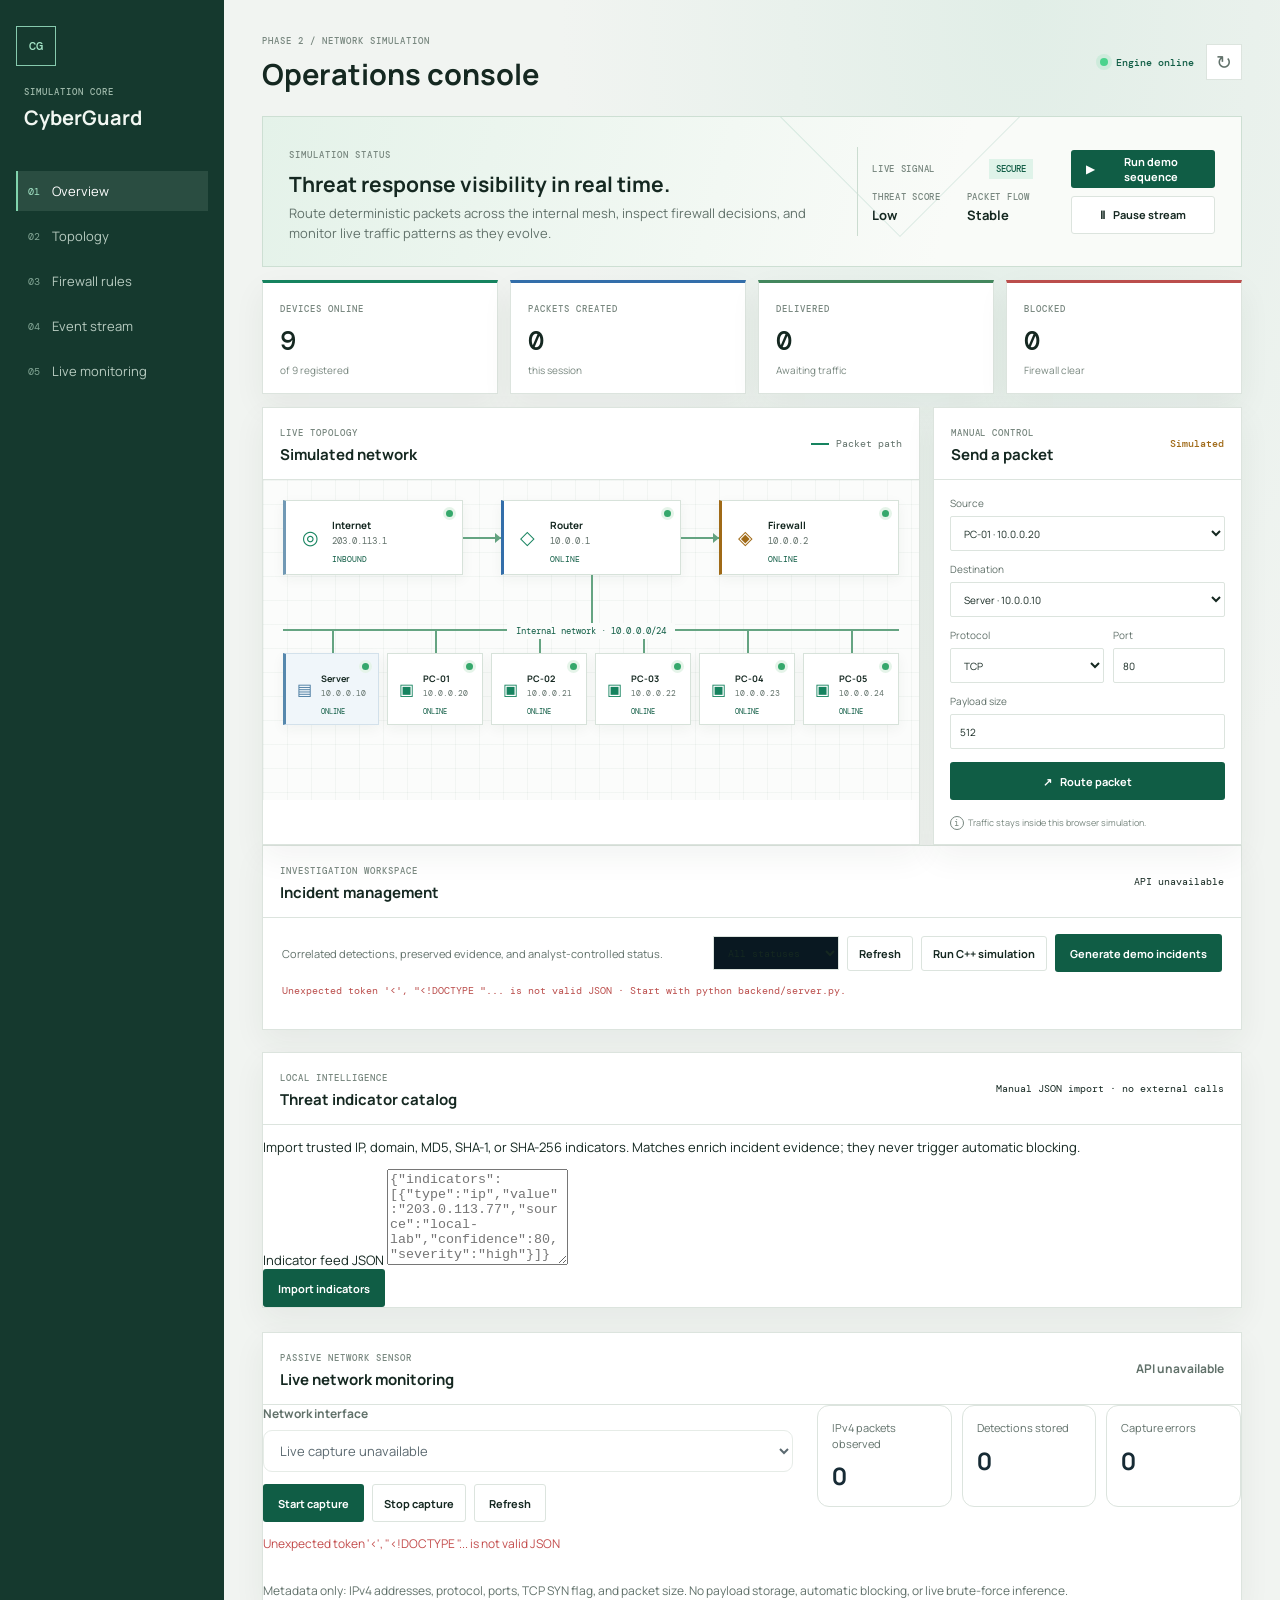
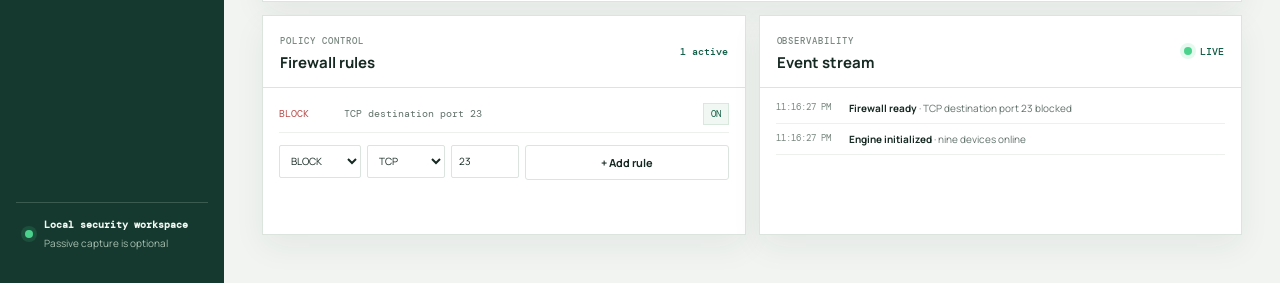
==== commit 092858a2: "Add threat intelligence import panel to dashboard" ====
--- a/index.html
+++ b/index.html
@@ -242,6 +242,17 @@
         <div class="incident-list" id="incidentList" aria-live="polite"></div>
       </section>
 
+      <section class="panel threat-intel-panel" id="threat-intelligence">
+        <div class="panel-heading">
+          <div><span class="section-kicker">Local intelligence</span><h3>Threat indicator catalog</h3></div>
+          <span class="incident-summary-count">Manual JSON import · no external calls</span>
+        </div>
+        <p>Import trusted IP, domain, MD5, SHA-1, or SHA-256 indicators. Matches enrich incident evidence; they never trigger automatic blocking.</p>
+        <label for="threatIntelInput">Indicator feed JSON</label>
+        <textarea id="threatIntelInput" rows="6" spellcheck="false" placeholder='{"indicators":[{"type":"ip","value":"203.0.113.77","source":"local-lab","confidence":80,"severity":"high"}]}'></textarea>
+        <div class="incident-actions"><button class="button button-primary" id="importThreatIntel" type="button">Import indicators</button><span id="threatIntelMessage" role="status"></span></div>
+      </section>
+
       <section class="panel live-monitor-panel" id="live-monitoring">
         <div class="panel-heading">
           <div><span class="section-kicker">Passive network sensor</span><h3>Live network monitoring</h3></div>
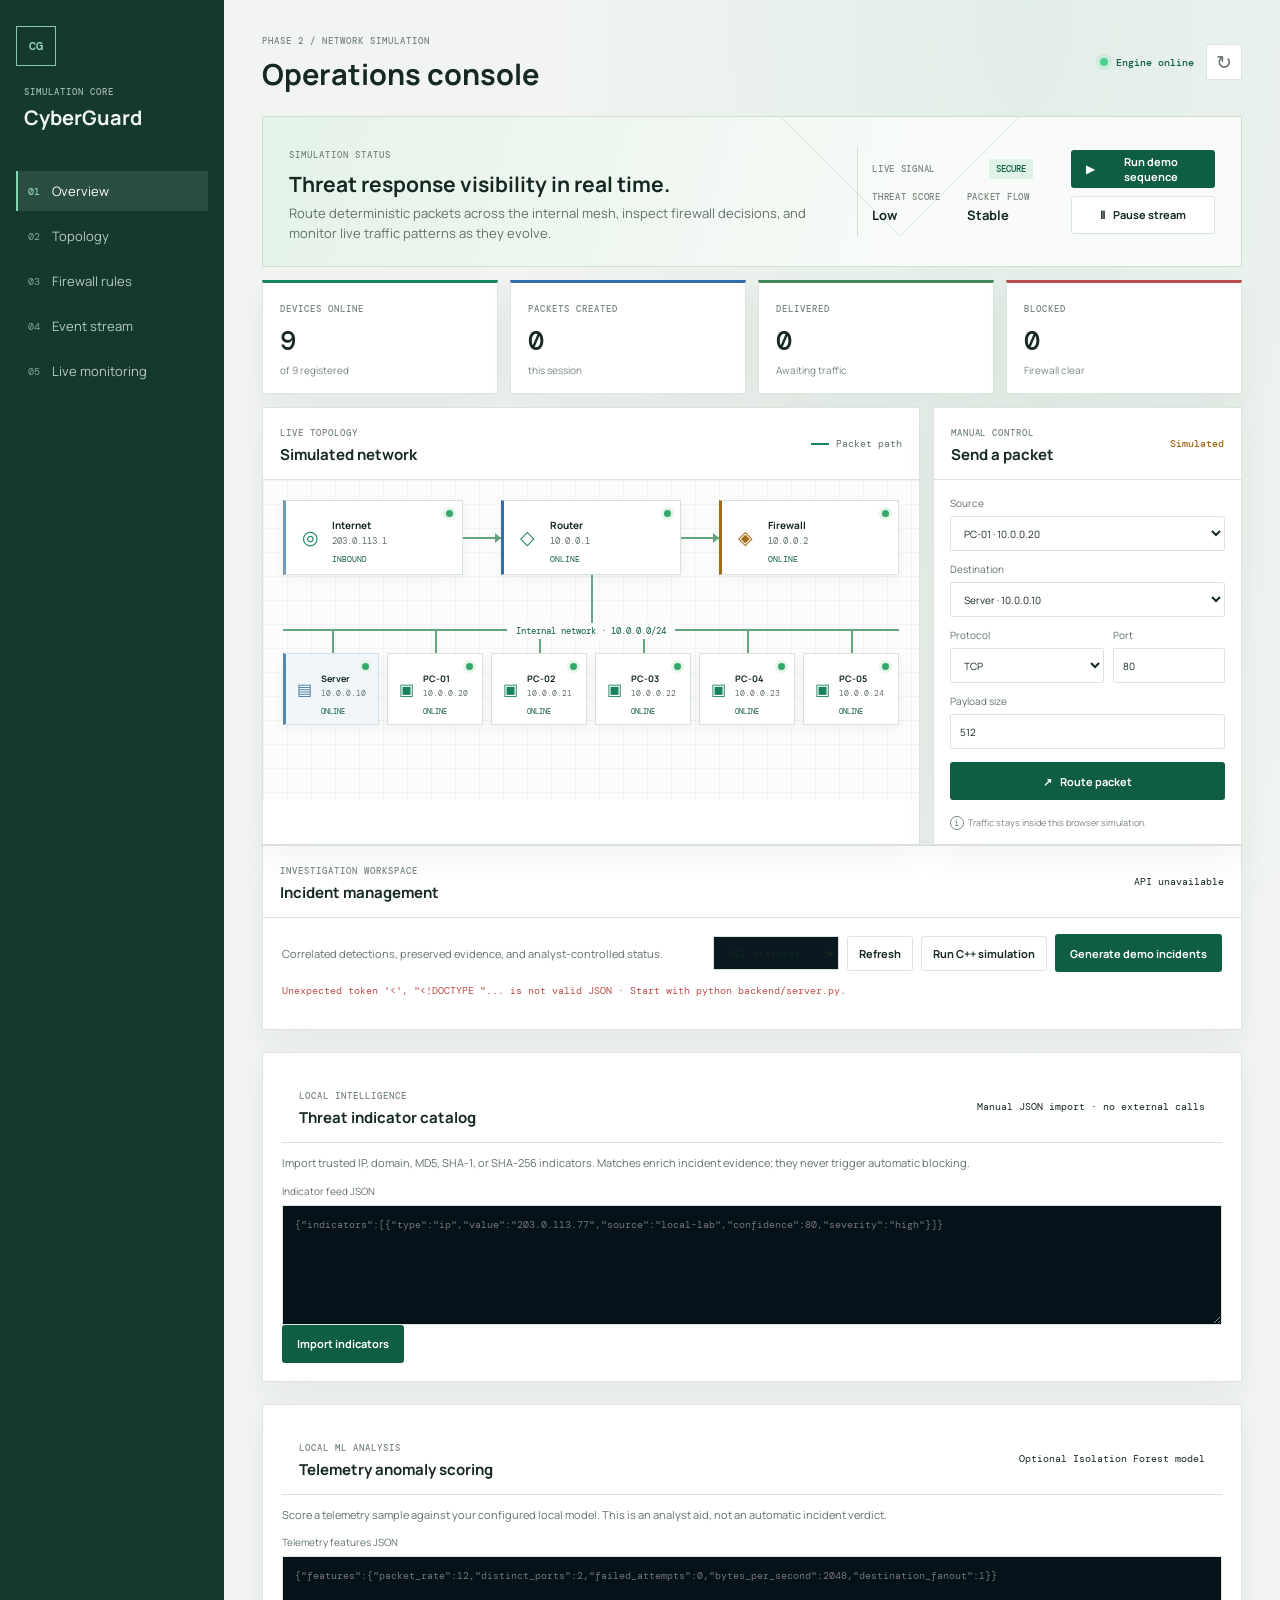
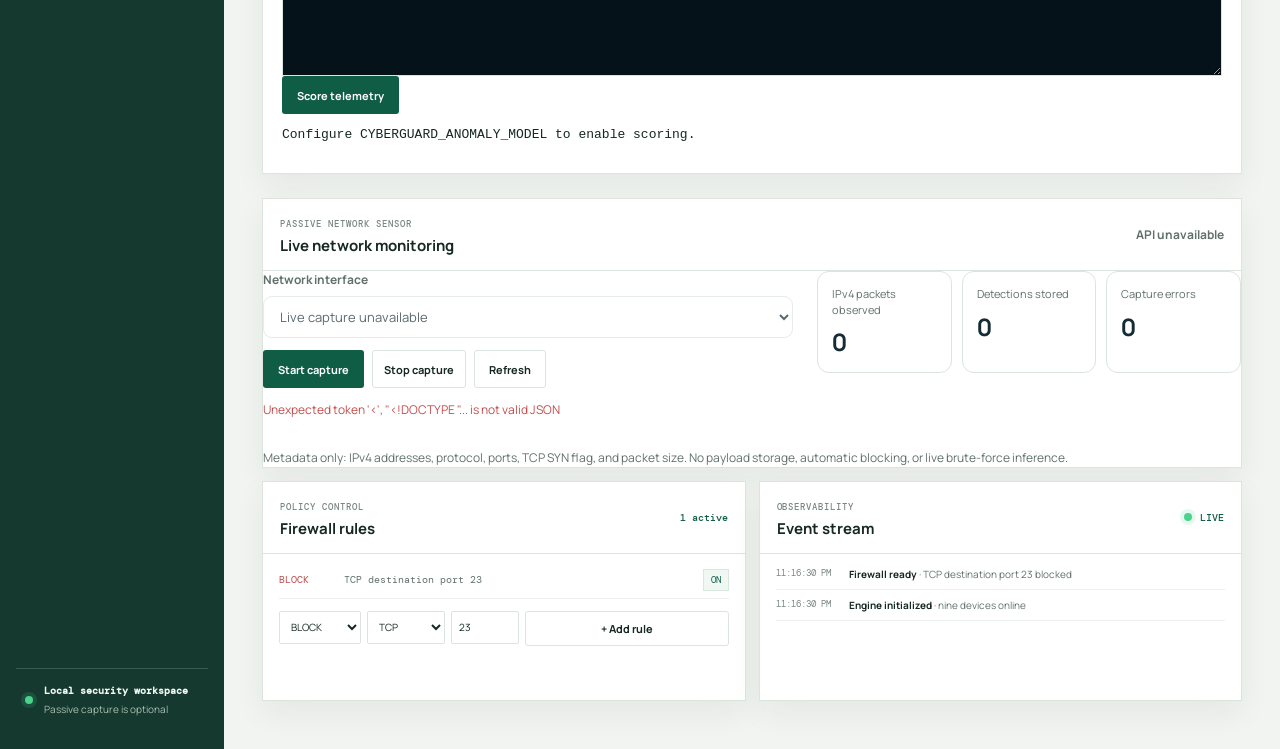
==== commit 5c328ebf: "Add telemetry anomaly scoring panel to dashboard" ====
--- a/index.html
+++ b/index.html
@@ -253,6 +253,19 @@
         <div class="incident-actions"><button class="button button-primary" id="importThreatIntel" type="button">Import indicators</button><span id="threatIntelMessage" role="status"></span></div>
       </section>
 
+
+      <section class="panel threat-intel-panel" id="anomaly-analysis">
+        <div class="panel-heading">
+          <div><span class="section-kicker">Local ML analysis</span><h3>Telemetry anomaly scoring</h3></div>
+          <span class="incident-summary-count">Optional Isolation Forest model</span>
+        </div>
+        <p>Score a telemetry sample against your configured local model. This is an analyst aid, not an automatic incident verdict.</p>
+        <label for="anomalyFeaturesInput">Telemetry features JSON</label>
+        <textarea id="anomalyFeaturesInput" rows="6" spellcheck="false" placeholder='{"features":{"packet_rate":12,"distinct_ports":2,"failed_attempts":0,"bytes_per_second":2048,"destination_fanout":1}}'></textarea>
+        <div class="incident-actions"><button class="button button-primary" id="scoreAnomaly" type="button">Score telemetry</button><span id="anomalyMessage" role="status"></span></div>
+        <pre class="anomaly-result" id="anomalyResult" aria-live="polite">Configure CYBERGUARD_ANOMALY_MODEL to enable scoring.</pre>
+      </section>
+
       <section class="panel live-monitor-panel" id="live-monitoring">
         <div class="panel-heading">
           <div><span class="section-kicker">Passive network sensor</span><h3>Live network monitoring</h3></div>
--- a/dashboard.css
+++ b/dashboard.css
@@ -237,3 +237,14 @@
   .live-monitor-stats > div { padding: 10px; }
   .live-monitor-stats strong { font-size: 20px; }
 }
+
+/* Threat intelligence and analyst investigation controls */
+.threat-intel-panel { margin: 22px 0; padding: 18px 19px; }
+.threat-intel-panel > p { color: var(--muted); font-size: 11px; line-height: 1.6; }
+.threat-intel-panel > label { display:block; margin:12px 0 7px; color:var(--muted); font-size:10px; }
+.threat-intel-panel textarea { display:block; width:100%; min-height:120px; padding:12px; resize:vertical; border:1px solid var(--line); background:#06121a; color:var(--ink); font:10px 'DM Mono',monospace; }
+.threat-intel-panel #threatIntelMessage { color:var(--green); font:10px 'DM Mono',monospace; }
+.incident-note-form { display:flex; gap:7px; margin-top:10px; }
+.incident-note-form input { min-width:0; flex:1; padding:8px 9px; border:1px solid var(--line); background:#06121a; color:var(--ink); font:10px 'DM Mono',monospace; }
+.incident-note-form button { padding:7px 10px; border:1px solid var(--line); color:var(--cyan); font-size:10px; }
+.incident-note-form button:disabled { opacity:.5; cursor:wait; }
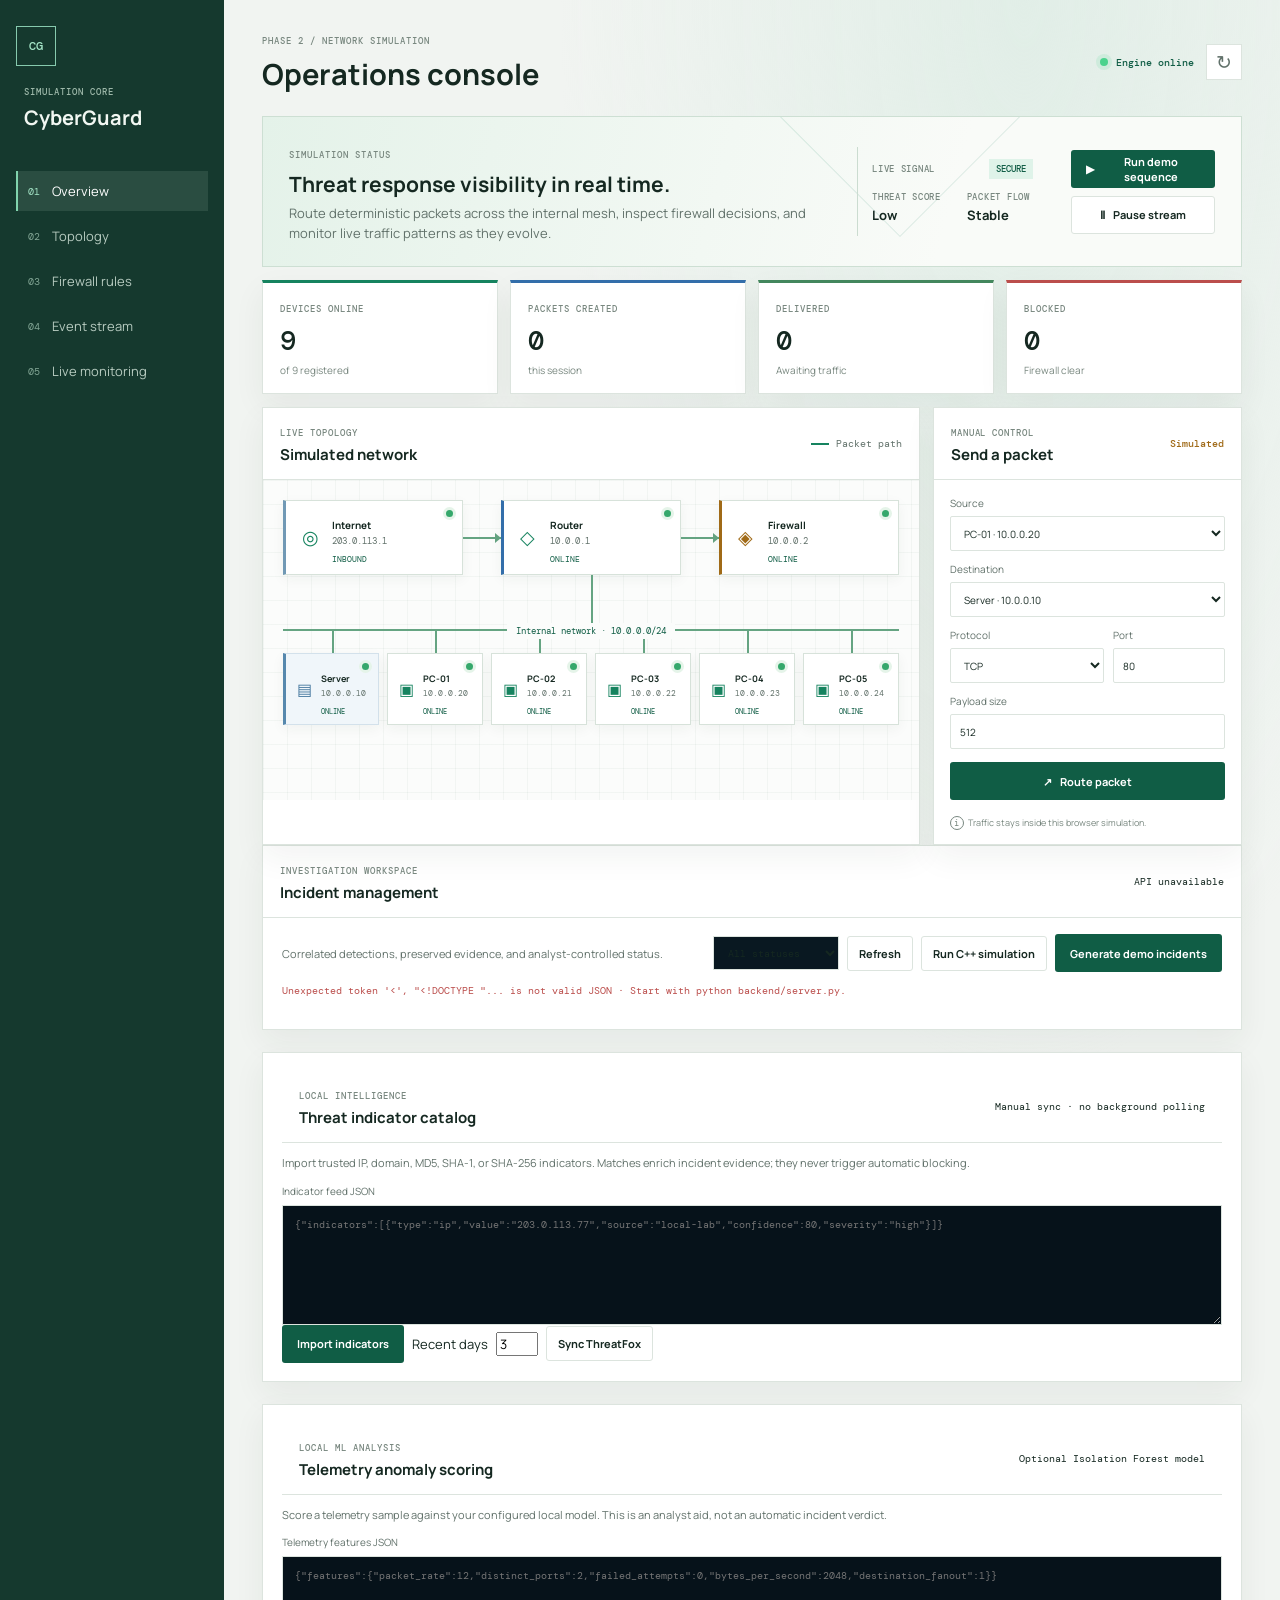
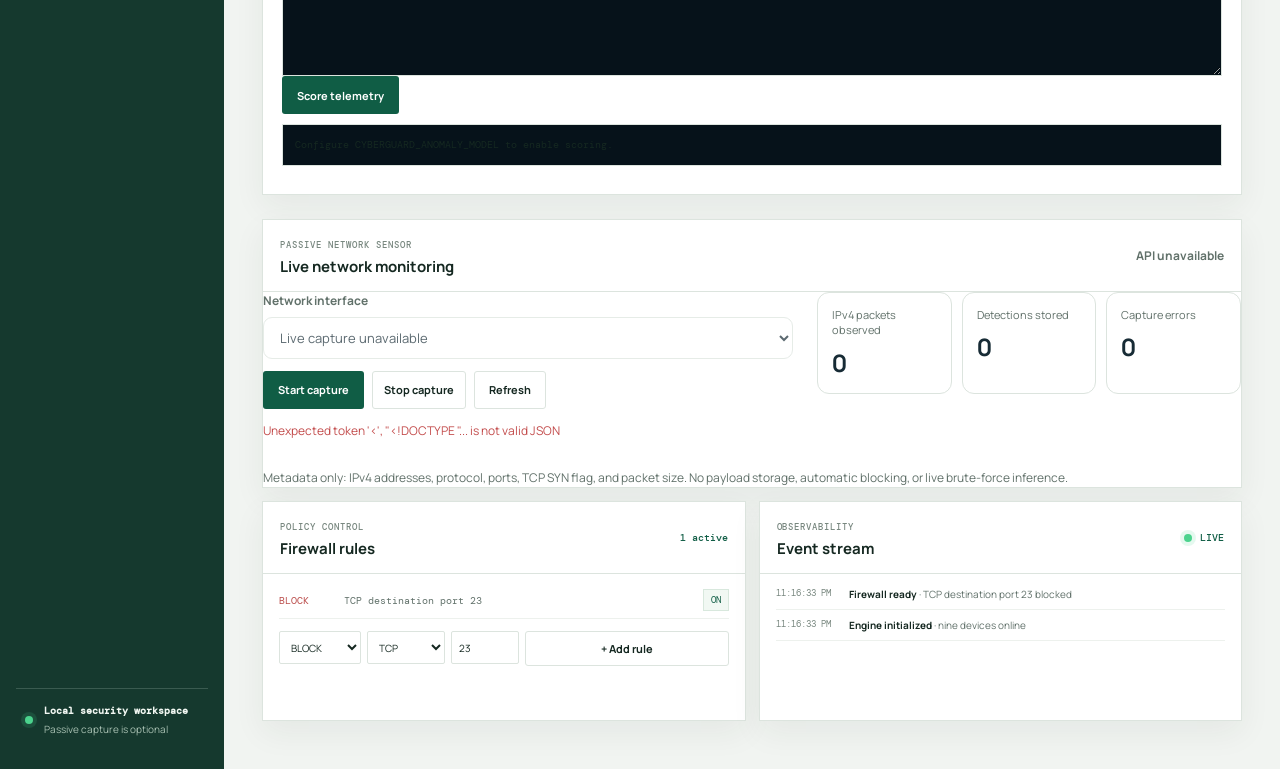
==== commit 414db92a: "Add explicit ThreatFox sync controls to dashboard" ====
--- a/index.html
+++ b/index.html
@@ -245,12 +245,12 @@
       <section class="panel threat-intel-panel" id="threat-intelligence">
         <div class="panel-heading">
           <div><span class="section-kicker">Local intelligence</span><h3>Threat indicator catalog</h3></div>
-          <span class="incident-summary-count">Manual JSON import · no external calls</span>
+          <span class="incident-summary-count">Manual sync · no background polling</span>
         </div>
         <p>Import trusted IP, domain, MD5, SHA-1, or SHA-256 indicators. Matches enrich incident evidence; they never trigger automatic blocking.</p>
         <label for="threatIntelInput">Indicator feed JSON</label>
         <textarea id="threatIntelInput" rows="6" spellcheck="false" placeholder='{"indicators":[{"type":"ip","value":"203.0.113.77","source":"local-lab","confidence":80,"severity":"high"}]}'></textarea>
-        <div class="incident-actions"><button class="button button-primary" id="importThreatIntel" type="button">Import indicators</button><span id="threatIntelMessage" role="status"></span></div>
+        <div class="incident-actions"><button class="button button-primary" id="importThreatIntel" type="button">Import indicators</button><label for="threatFoxDays">Recent days</label><input id="threatFoxDays" type="number" min="1" max="7" value="3"><button class="button button-outline" id="syncThreatFox" type="button">Sync ThreatFox</button><span id="threatIntelMessage" role="status"></span></div>
       </section>
 
 
--- a/dashboard.css
+++ b/dashboard.css
@@ -248,3 +248,5 @@
 .incident-note-form input { min-width:0; flex:1; padding:8px 9px; border:1px solid var(--line); background:#06121a; color:var(--ink); font:10px 'DM Mono',monospace; }
 .incident-note-form button { padding:7px 10px; border:1px solid var(--line); color:var(--cyan); font-size:10px; }
 .incident-note-form button:disabled { opacity:.5; cursor:wait; }
+
+.anomaly-result { margin-top:10px; max-height:260px; overflow:auto; padding:12px; border:1px solid var(--line); background:#06121a; color:var(--ink); white-space:pre-wrap; overflow-wrap:anywhere; font:10px 'DM Mono',monospace; line-height:1.55; }
